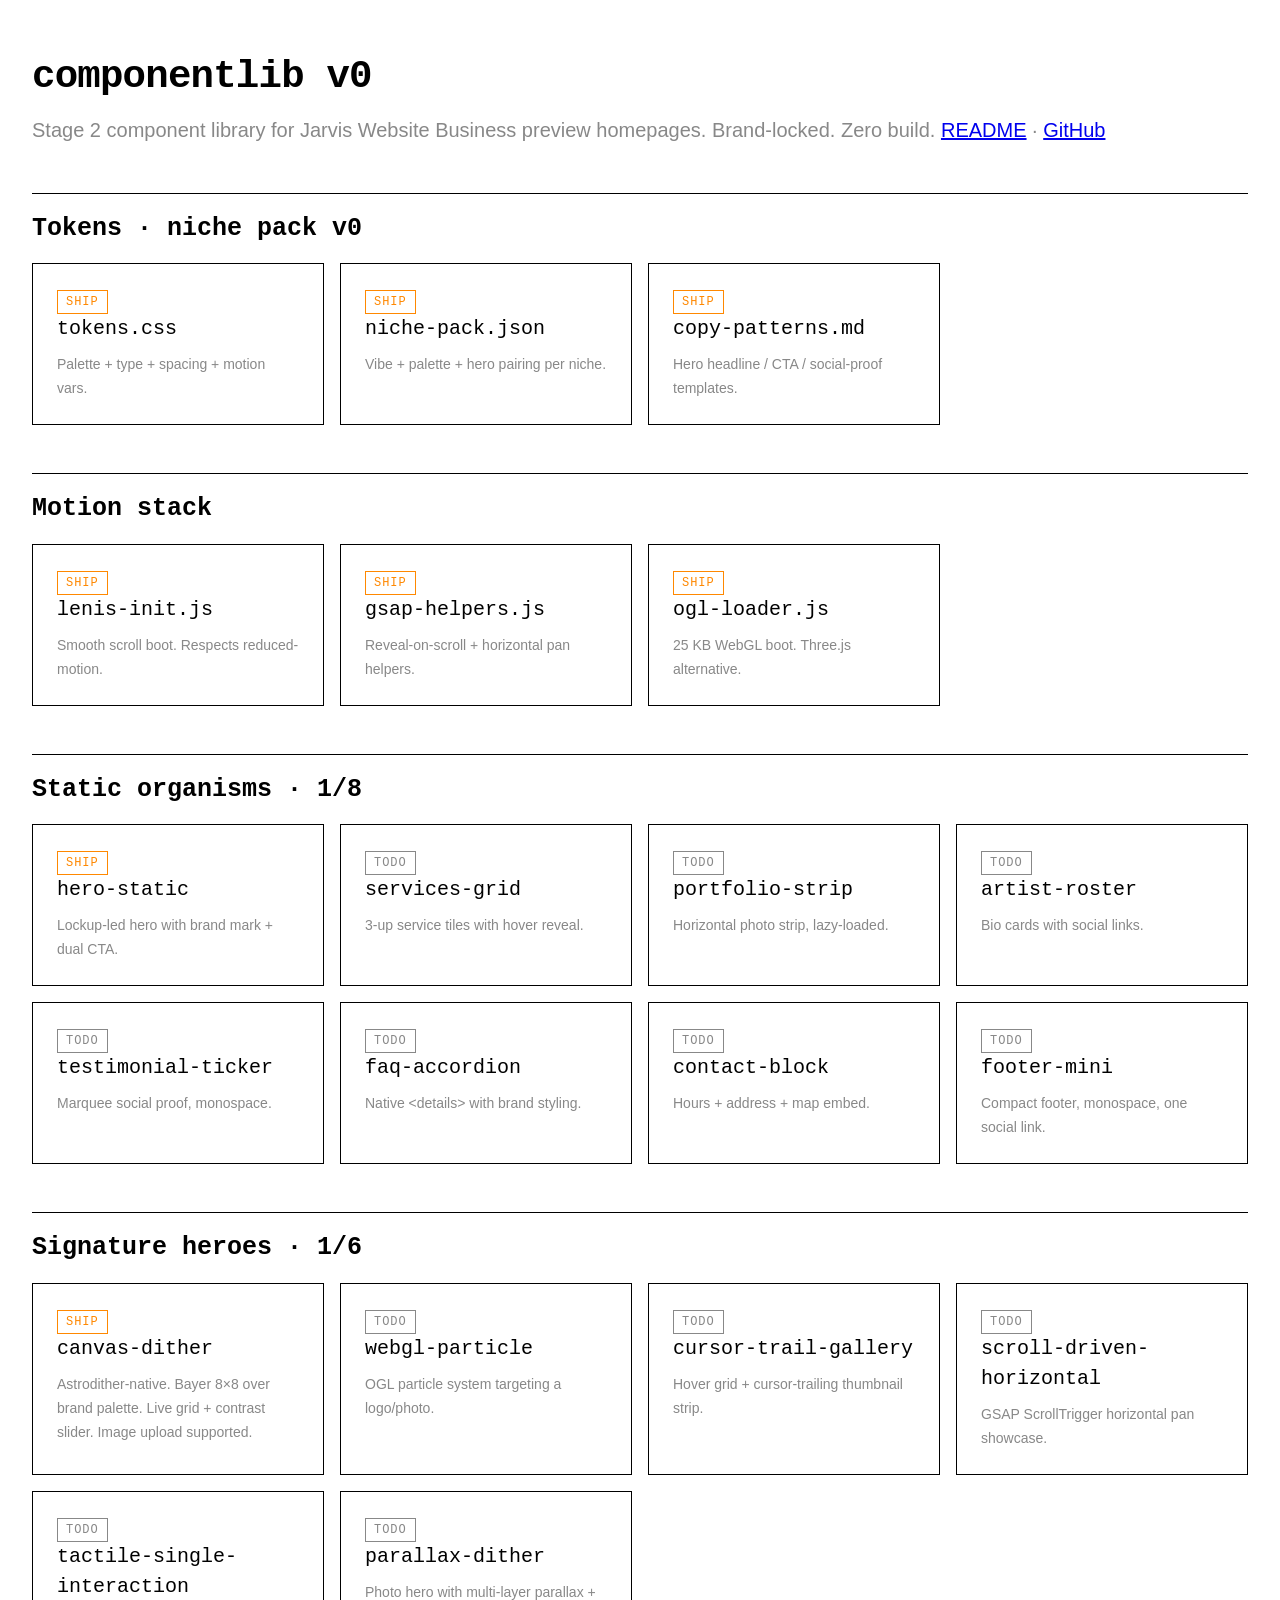
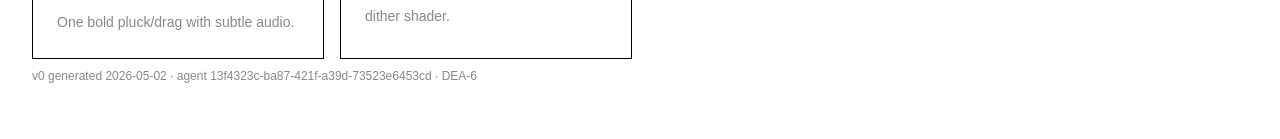
==== componentlib/showcase/index.html @ 2b7eecc1 "feat(componentlib): scaffold v0 component library — DEA-6 Stage 2 deliverable. Reuses jarvis-brand-a" ====
<!doctype html>
<html lang="en">
<head>
  <meta charset="utf-8">
  <meta name="viewport" content="width=device-width,initial-scale=1">
  <title>componentlib showcase — Jarvis</title>
  <link rel="stylesheet" href="../tokens/tokens.css">
  <style>
    body { padding: var(--space-12) var(--space-8); max-width: var(--max-w-content); margin: 0 auto; }
    h1 { font-family: var(--font-display); font-size: var(--type-2xl); letter-spacing: var(--tracking-tight); margin: 0 0 var(--space-2); }
    .sub { color: var(--color-gray); margin: 0 0 var(--space-12); font-size: var(--type-md); }
    h2 { font-family: var(--font-display); font-size: var(--type-lg); margin: var(--space-12) 0 var(--space-4); border-top: 1px solid var(--color-ink); padding-top: var(--space-4); }
    .grid { display: grid; grid-template-columns: repeat(auto-fill, minmax(280px, 1fr)); gap: var(--space-4); }
    .card { display: block; padding: var(--space-6); border: 1px solid var(--color-ink); text-decoration: none; color: var(--color-ink); transition: background var(--duration-fast); }
    .card:hover { background: var(--color-ink); color: var(--color-paper); }
    .card .name { font-family: var(--font-display); font-size: var(--type-md); display: block; margin-bottom: var(--space-2); }
    .card .desc { font-size: var(--type-sm); color: var(--color-gray); }
    .card:hover .desc { color: var(--color-paper); opacity: 0.7; }
    .pill { display: inline-block; font-family: var(--font-display); font-size: var(--type-xs); padding: 2px var(--space-2); margin-right: var(--space-2); border: 1px solid currentColor; text-transform: uppercase; letter-spacing: var(--tracking-wide); }
    .pill--ship { color: var(--color-orange); border-color: var(--color-orange); }
    .pill--todo { color: var(--color-gray); }
    .meta { font-size: var(--type-xs); color: var(--color-gray); margin-top: var(--space-2); }
  </style>
</head>
<body>
  <h1>componentlib v0</h1>
  <p class="sub">Stage 2 component library for Jarvis Website Business preview homepages. Brand-locked. Zero build. <a href="../README.md">README</a> · <a href="https://github.com/Colbydenn/jarvis-brand-assets">GitHub</a></p>

  <h2>Tokens · niche pack v0</h2>
  <div class="grid">
    <a class="card" href="../tokens/tokens.css"><span class="pill pill--ship">ship</span><span class="name">tokens.css</span><span class="desc">Palette + type + spacing + motion vars.</span></a>
    <a class="card" href="../tokens/niche-pack.json"><span class="pill pill--ship">ship</span><span class="name">niche-pack.json</span><span class="desc">Vibe + palette + hero pairing per niche.</span></a>
    <a class="card" href="../tokens/copy-patterns.md"><span class="pill pill--ship">ship</span><span class="name">copy-patterns.md</span><span class="desc">Hero headline / CTA / social-proof templates.</span></a>
  </div>

  <h2>Motion stack</h2>
  <div class="grid">
    <a class="card" href="../motion/lenis-init.js"><span class="pill pill--ship">ship</span><span class="name">lenis-init.js</span><span class="desc">Smooth scroll boot. Respects reduced-motion.</span></a>
    <a class="card" href="../motion/gsap-helpers.js"><span class="pill pill--ship">ship</span><span class="name">gsap-helpers.js</span><span class="desc">Reveal-on-scroll + horizontal pan helpers.</span></a>
    <a class="card" href="../motion/ogl-loader.js"><span class="pill pill--ship">ship</span><span class="name">ogl-loader.js</span><span class="desc">25 KB WebGL boot. Three.js alternative.</span></a>
  </div>

  <h2>Static organisms · 1/8</h2>
  <div class="grid">
    <a class="card" href="../organisms/hero-static/index.html"><span class="pill pill--ship">ship</span><span class="name">hero-static</span><span class="desc">Lockup-led hero with brand mark + dual CTA.</span></a>
    <span class="card"><span class="pill pill--todo">todo</span><span class="name">services-grid</span><span class="desc">3-up service tiles with hover reveal.</span></span>
    <span class="card"><span class="pill pill--todo">todo</span><span class="name">portfolio-strip</span><span class="desc">Horizontal photo strip, lazy-loaded.</span></span>
    <span class="card"><span class="pill pill--todo">todo</span><span class="name">artist-roster</span><span class="desc">Bio cards with social links.</span></span>
    <span class="card"><span class="pill pill--todo">todo</span><span class="name">testimonial-ticker</span><span class="desc">Marquee social proof, monospace.</span></span>
    <span class="card"><span class="pill pill--todo">todo</span><span class="name">faq-accordion</span><span class="desc">Native &lt;details&gt; with brand styling.</span></span>
    <span class="card"><span class="pill pill--todo">todo</span><span class="name">contact-block</span><span class="desc">Hours + address + map embed.</span></span>
    <span class="card"><span class="pill pill--todo">todo</span><span class="name">footer-mini</span><span class="desc">Compact footer, monospace, one social link.</span></span>
  </div>

  <h2>Signature heroes · 1/6</h2>
  <div class="grid">
    <a class="card" href="../heroes/canvas-dither/index.html"><span class="pill pill--ship">ship</span><span class="name">canvas-dither</span><span class="desc">Astrodither-native. Bayer 8×8 over brand palette. Live grid + contrast slider. Image upload supported.</span></a>
    <span class="card"><span class="pill pill--todo">todo</span><span class="name">webgl-particle</span><span class="desc">OGL particle system targeting a logo/photo.</span></span>
    <span class="card"><span class="pill pill--todo">todo</span><span class="name">cursor-trail-gallery</span><span class="desc">Hover grid + cursor-trailing thumbnail strip.</span></span>
    <span class="card"><span class="pill pill--todo">todo</span><span class="name">scroll-driven-horizontal</span><span class="desc">GSAP ScrollTrigger horizontal pan showcase.</span></span>
    <span class="card"><span class="pill pill--todo">todo</span><span class="name">tactile-single-interaction</span><span class="desc">One bold pluck/drag with subtle audio.</span></span>
    <span class="card"><span class="pill pill--todo">todo</span><span class="name">parallax-dither</span><span class="desc">Photo hero with multi-layer parallax + dither shader.</span></span>
  </div>

  <p class="meta">v0 generated 2026-05-02 · agent 13f4323c-ba87-421f-a39d-73523e6453cd · DEA-6</p>
</body>
</html>
---- componentlib/tokens/tokens.css ----
/* tokens.css — niche pack v0
 * Inherits palette from /v1 brand mark.
 * All component CSS MUST consume these variables — no raw hex anywhere.
 */

:root {
  /* === Palette (board-locked, /v1 brand mark) === */
  --color-ink: #000000;
  --color-paper: #FFFFFF;
  --color-orange: #FF8800;
  --color-magenta: #FF2D95;
  --color-gray: #888888;

  /* Semantic aliases */
  --color-bg: var(--color-paper);
  --color-fg: var(--color-ink);
  --color-accent: var(--color-orange);
  --color-accent-2: var(--color-magenta);
  --color-muted: var(--color-gray);

  /* === Type scale === */
  --font-display: "IBM Plex Mono", "Press Start 2P", ui-monospace, "Cascadia Mono", Menlo, monospace;
  --font-body: "Inter", -apple-system, BlinkMacSystemFont, "Segoe UI", Roboto, sans-serif;
  --font-pixel: "Press Start 2P", "VT323", monospace;

  /* Modular scale 1.25 (Major Third) — display */
  --type-xs: 0.75rem;
  --type-sm: 0.875rem;
  --type-base: 1rem;
  --type-md: 1.25rem;
  --type-lg: 1.563rem;
  --type-xl: 1.953rem;
  --type-2xl: 2.441rem;
  --type-3xl: 3.052rem;
  --type-display: clamp(2.5rem, 6vw + 1rem, 6rem);

  --leading-tight: 1.05;
  --leading-snug: 1.25;
  --leading-normal: 1.5;
  --tracking-tight: -0.02em;
  --tracking-normal: 0;
  --tracking-wide: 0.08em;

  /* === Spacing (8pt grid) === */
  --space-1: 0.25rem;
  --space-2: 0.5rem;
  --space-3: 0.75rem;
  --space-4: 1rem;
  --space-6: 1.5rem;
  --space-8: 2rem;
  --space-12: 3rem;
  --space-16: 4rem;
  --space-24: 6rem;
  --space-32: 8rem;

  /* === Motion === */
  --ease-out-quart: cubic-bezier(0.25, 1, 0.5, 1);
  --ease-out-expo: cubic-bezier(0.16, 1, 0.3, 1);
  --ease-in-out-circ: cubic-bezier(0.85, 0, 0.15, 1);
  --duration-fast: 180ms;
  --duration-base: 320ms;
  --duration-slow: 600ms;
  --duration-reveal: 1200ms;

  /* === Layout === */
  --max-w-text: 65ch;
  --max-w-content: 1280px;
  --radius-sm: 2px;
  --radius-md: 4px;
  --radius-lg: 8px;

  /* === Dither (Astrodither-native) === */
  --dither-grid: 8px; /* match Bayer 8x8 */
  --dither-grain: 1px;
}

/* Dark scheme variant — same palette, inverted */
[data-theme="dark"] {
  --color-bg: var(--color-ink);
  --color-fg: var(--color-paper);
  --color-muted: var(--color-gray);
}

/* Reduced-motion respects */
@media (prefers-reduced-motion: reduce) {
  :root {
    --duration-fast: 0ms;
    --duration-base: 0ms;
    --duration-slow: 0ms;
    --duration-reveal: 0ms;
  }
}

/* Reset baseline */
*, *::before, *::after { box-sizing: border-box; }
html, body { margin: 0; padding: 0; }
body {
  background: var(--color-bg);
  color: var(--color-fg);
  font-family: var(--font-body);
  font-size: var(--type-base);
  line-height: var(--leading-normal);
  -webkit-font-smoothing: antialiased;
  text-rendering: optimizeLegibility;
}
img, canvas, svg { display: block; max-width: 100%; }
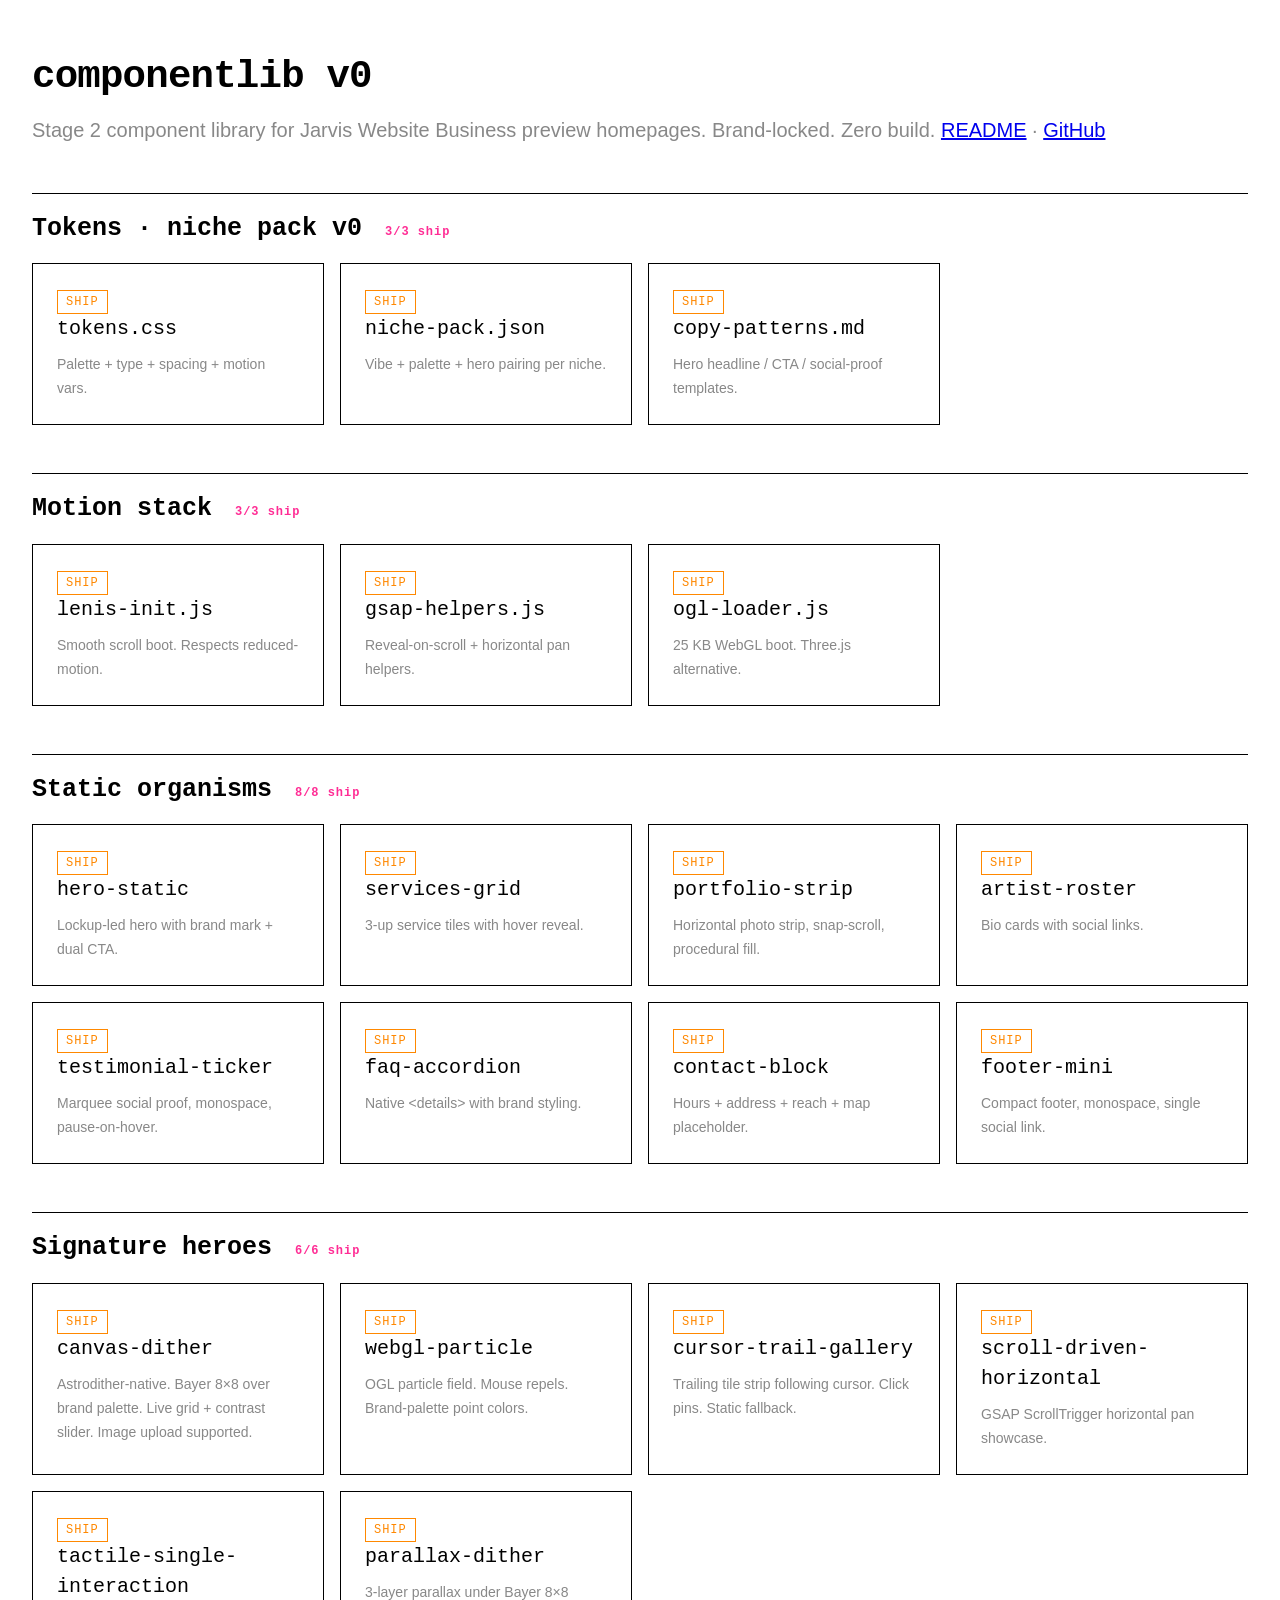
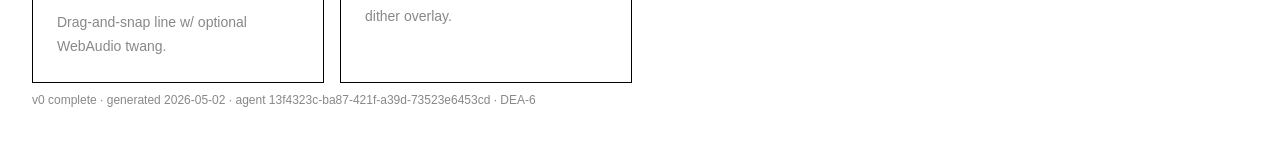
==== commit 406f6e8f: "feat(componentlib): scale v0 — 7 organisms + 5 heroes — DEA-6 Completes DEA-6 v0 surface coverage:  " ====
--- a/componentlib/showcase/index.html
+++ b/componentlib/showcase/index.html
@@ -20,48 +20,49 @@
     .pill--ship { color: var(--color-orange); border-color: var(--color-orange); }
     .pill--todo { color: var(--color-gray); }
     .meta { font-size: var(--type-xs); color: var(--color-gray); margin-top: var(--space-2); }
+    .progress { font-family: var(--font-display); font-size: var(--type-xs); color: var(--color-magenta); margin-left: var(--space-2); letter-spacing: var(--tracking-wide); }
   </style>
 </head>
 <body>
   <h1>componentlib v0</h1>
   <p class="sub">Stage 2 component library for Jarvis Website Business preview homepages. Brand-locked. Zero build. <a href="../README.md">README</a> · <a href="https://github.com/Colbydenn/jarvis-brand-assets">GitHub</a></p>
 
-  <h2>Tokens · niche pack v0</h2>
+  <h2>Tokens · niche pack v0 <span class="progress">3/3 ship</span></h2>
   <div class="grid">
     <a class="card" href="../tokens/tokens.css"><span class="pill pill--ship">ship</span><span class="name">tokens.css</span><span class="desc">Palette + type + spacing + motion vars.</span></a>
     <a class="card" href="../tokens/niche-pack.json"><span class="pill pill--ship">ship</span><span class="name">niche-pack.json</span><span class="desc">Vibe + palette + hero pairing per niche.</span></a>
     <a class="card" href="../tokens/copy-patterns.md"><span class="pill pill--ship">ship</span><span class="name">copy-patterns.md</span><span class="desc">Hero headline / CTA / social-proof templates.</span></a>
   </div>
 
-  <h2>Motion stack</h2>
+  <h2>Motion stack <span class="progress">3/3 ship</span></h2>
   <div class="grid">
     <a class="card" href="../motion/lenis-init.js"><span class="pill pill--ship">ship</span><span class="name">lenis-init.js</span><span class="desc">Smooth scroll boot. Respects reduced-motion.</span></a>
     <a class="card" href="../motion/gsap-helpers.js"><span class="pill pill--ship">ship</span><span class="name">gsap-helpers.js</span><span class="desc">Reveal-on-scroll + horizontal pan helpers.</span></a>
     <a class="card" href="../motion/ogl-loader.js"><span class="pill pill--ship">ship</span><span class="name">ogl-loader.js</span><span class="desc">25 KB WebGL boot. Three.js alternative.</span></a>
   </div>
 
-  <h2>Static organisms · 1/8</h2>
+  <h2>Static organisms <span class="progress">8/8 ship</span></h2>
   <div class="grid">
     <a class="card" href="../organisms/hero-static/index.html"><span class="pill pill--ship">ship</span><span class="name">hero-static</span><span class="desc">Lockup-led hero with brand mark + dual CTA.</span></a>
-    <span class="card"><span class="pill pill--todo">todo</span><span class="name">services-grid</span><span class="desc">3-up service tiles with hover reveal.</span></span>
-    <span class="card"><span class="pill pill--todo">todo</span><span class="name">portfolio-strip</span><span class="desc">Horizontal photo strip, lazy-loaded.</span></span>
-    <span class="card"><span class="pill pill--todo">todo</span><span class="name">artist-roster</span><span class="desc">Bio cards with social links.</span></span>
-    <span class="card"><span class="pill pill--todo">todo</span><span class="name">testimonial-ticker</span><span class="desc">Marquee social proof, monospace.</span></span>
-    <span class="card"><span class="pill pill--todo">todo</span><span class="name">faq-accordion</span><span class="desc">Native &lt;details&gt; with brand styling.</span></span>
-    <span class="card"><span class="pill pill--todo">todo</span><span class="name">contact-block</span><span class="desc">Hours + address + map embed.</span></span>
-    <span class="card"><span class="pill pill--todo">todo</span><span class="name">footer-mini</span><span class="desc">Compact footer, monospace, one social link.</span></span>
+    <a class="card" href="../organisms/services-grid/index.html"><span class="pill pill--ship">ship</span><span class="name">services-grid</span><span class="desc">3-up service tiles with hover reveal.</span></a>
+    <a class="card" href="../organisms/portfolio-strip/index.html"><span class="pill pill--ship">ship</span><span class="name">portfolio-strip</span><span class="desc">Horizontal photo strip, snap-scroll, procedural fill.</span></a>
+    <a class="card" href="../organisms/artist-roster/index.html"><span class="pill pill--ship">ship</span><span class="name">artist-roster</span><span class="desc">Bio cards with social links.</span></a>
+    <a class="card" href="../organisms/testimonial-ticker/index.html"><span class="pill pill--ship">ship</span><span class="name">testimonial-ticker</span><span class="desc">Marquee social proof, monospace, pause-on-hover.</span></a>
+    <a class="card" href="../organisms/faq-accordion/index.html"><span class="pill pill--ship">ship</span><span class="name">faq-accordion</span><span class="desc">Native &lt;details&gt; with brand styling.</span></a>
+    <a class="card" href="../organisms/contact-block/index.html"><span class="pill pill--ship">ship</span><span class="name">contact-block</span><span class="desc">Hours + address + reach + map placeholder.</span></a>
+    <a class="card" href="../organisms/footer-mini/index.html"><span class="pill pill--ship">ship</span><span class="name">footer-mini</span><span class="desc">Compact footer, monospace, single social link.</span></a>
   </div>
 
-  <h2>Signature heroes · 1/6</h2>
+  <h2>Signature heroes <span class="progress">6/6 ship</span></h2>
   <div class="grid">
     <a class="card" href="../heroes/canvas-dither/index.html"><span class="pill pill--ship">ship</span><span class="name">canvas-dither</span><span class="desc">Astrodither-native. Bayer 8×8 over brand palette. Live grid + contrast slider. Image upload supported.</span></a>
-    <span class="card"><span class="pill pill--todo">todo</span><span class="name">webgl-particle</span><span class="desc">OGL particle system targeting a logo/photo.</span></span>
-    <span class="card"><span class="pill pill--todo">todo</span><span class="name">cursor-trail-gallery</span><span class="desc">Hover grid + cursor-trailing thumbnail strip.</span></span>
-    <span class="card"><span class="pill pill--todo">todo</span><span class="name">scroll-driven-horizontal</span><span class="desc">GSAP ScrollTrigger horizontal pan showcase.</span></span>
-    <span class="card"><span class="pill pill--todo">todo</span><span class="name">tactile-single-interaction</span><span class="desc">One bold pluck/drag with subtle audio.</span></span>
-    <span class="card"><span class="pill pill--todo">todo</span><span class="name">parallax-dither</span><span class="desc">Photo hero with multi-layer parallax + dither shader.</span></span>
+    <a class="card" href="../heroes/webgl-particle/index.html"><span class="pill pill--ship">ship</span><span class="name">webgl-particle</span><span class="desc">OGL particle field. Mouse repels. Brand-palette point colors.</span></a>
+    <a class="card" href="../heroes/cursor-trail-gallery/index.html"><span class="pill pill--ship">ship</span><span class="name">cursor-trail-gallery</span><span class="desc">Trailing tile strip following cursor. Click pins. Static fallback.</span></a>
+    <a class="card" href="../heroes/scroll-driven-horizontal/index.html"><span class="pill pill--ship">ship</span><span class="name">scroll-driven-horizontal</span><span class="desc">GSAP ScrollTrigger horizontal pan showcase.</span></a>
+    <a class="card" href="../heroes/tactile-single-interaction/index.html"><span class="pill pill--ship">ship</span><span class="name">tactile-single-interaction</span><span class="desc">Drag-and-snap line w/ optional WebAudio twang.</span></a>
+    <a class="card" href="../heroes/parallax-dither/index.html"><span class="pill pill--ship">ship</span><span class="name">parallax-dither</span><span class="desc">3-layer parallax under Bayer 8×8 dither overlay.</span></a>
   </div>
 
-  <p class="meta">v0 generated 2026-05-02 · agent 13f4323c-ba87-421f-a39d-73523e6453cd · DEA-6</p>
+  <p class="meta">v0 complete · generated 2026-05-02 · agent 13f4323c-ba87-421f-a39d-73523e6453cd · DEA-6</p>
 </body>
 </html>
